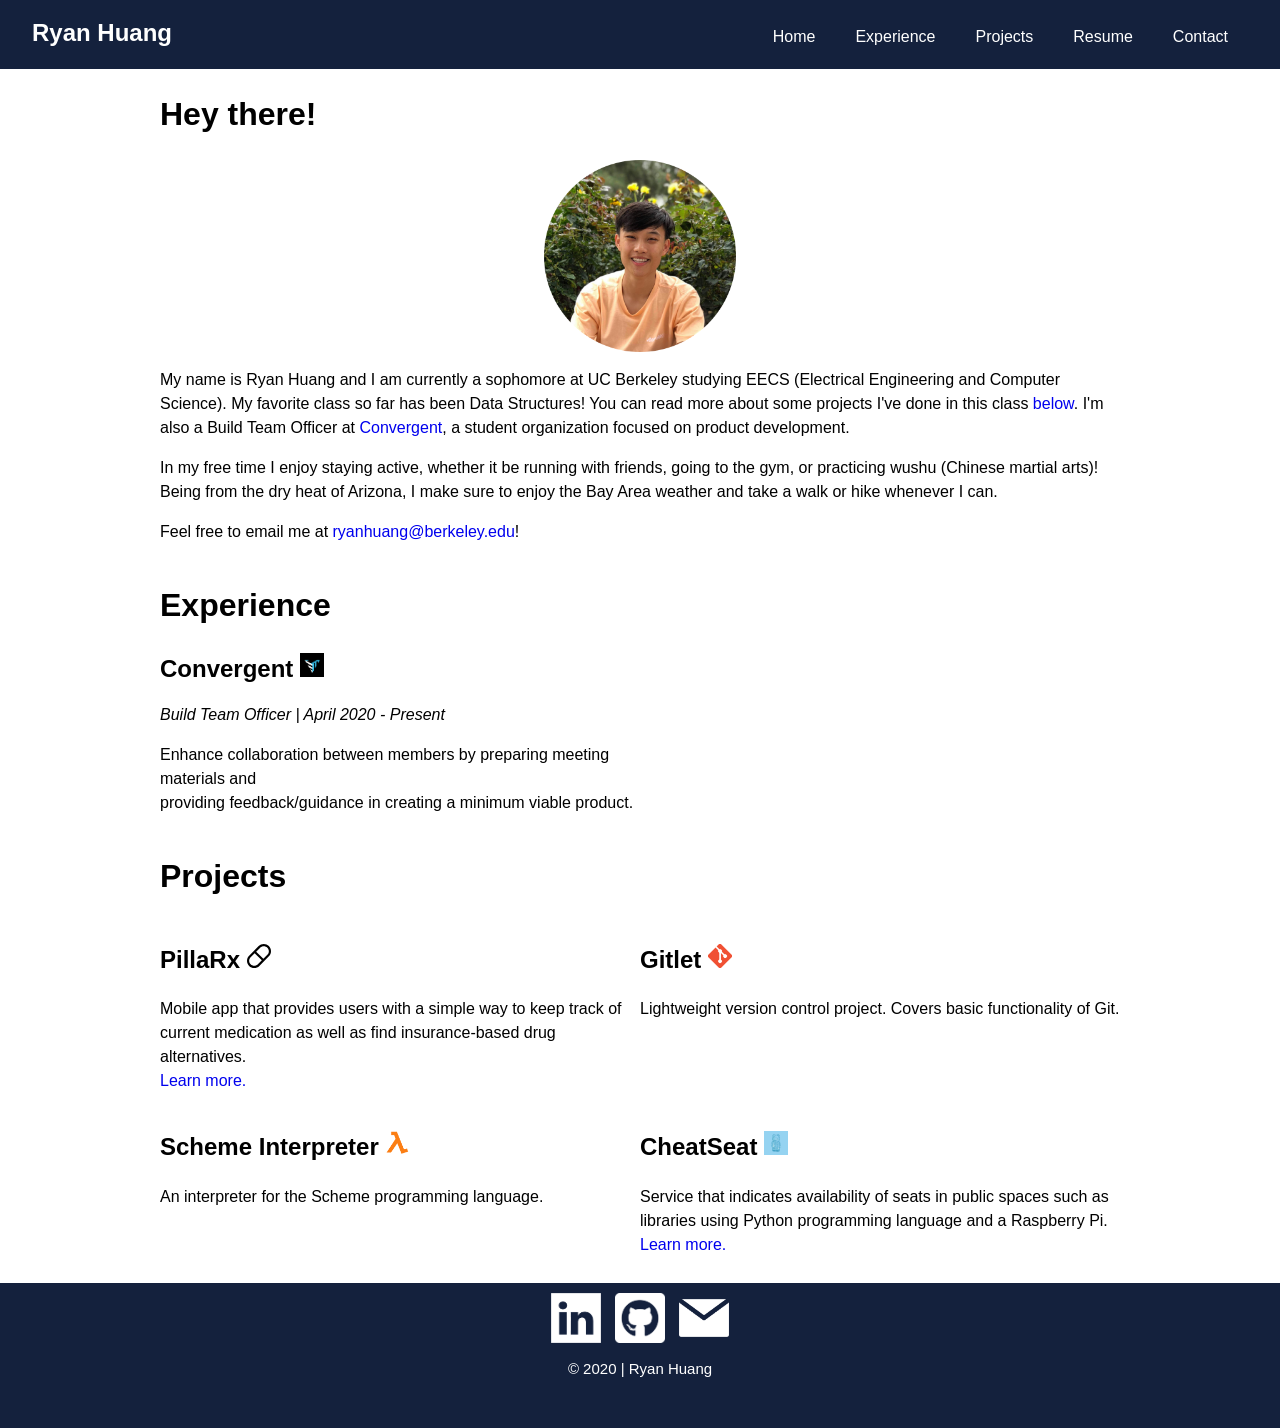
==== index.html @ 76e0fab1 "finished website" ====
<!DOCTYPE html>
<html>
    <head>
        <title>Ryan Huang</title>
        <meta name="viewport" content="width=device-width">
        <link rel="stylesheet" type="text/css" href="css/style.css">
    </head>
    <body>
        <header>
            <div class="container">
                <div id="name">
                    <a href="#home"><h2>Ryan Huang</h2></a>
                </div>
                <nav>
                    <ul>
                        <li><a href="#home">Home</a></li>
                        <li><a href="#experience">Experience</a></li>
                        <li><a href="#projects">Projects</a></li>
                        <li><a href="RyanHuang.pdf" target="_blank">Resume</a></li>
                        <li><a href="#footer">Contact</a></li>
                    </ul>
                </nav>
            </div>
        </header>

        <div class="container-2" id="about">
            <h1>Hey there!</h1>
            <img id="profile" src="images/circle-cropped.png" alt="profile">
            <p>
                My name is Ryan Huang and I am currently a sophomore at UC Berkeley studying EECS (Electrical Engineering and Computer Science).
                My favorite class so far has been Data Structures! You can read more about some projects I've done in this class <a href="#projects">below</a>. I'm also
                a Build Team Officer at <a href="https://calconvergent.com/" target="_blank">Convergent</a>, a student organization focused on product development.
            </p>

            <p>
                In my free time I enjoy staying active, whether it be running with friends, going to the gym, or practicing wushu (Chinese martial arts)!
                Being from the dry heat of Arizona, I make sure to enjoy the Bay Area weather and take a walk or hike whenever I can.
            </p>

            <p>
                Feel free to email me at <a href="mailto: ryanhuang@berkeley.edu">ryanhuang@berkeley.edu</a>!
            </p>

        </div>

        <div class = "container-2" id="experience">
            <h1>Experience</h1>
            <div class="experience-box">
                <h2>Convergent <img src="images/convergent.png" alt="convergent-logo" id="convergent"></h2>
                <p id="bto-position">Build Team Officer | April 2020 - Present</p>
                <p>
                    Enhance collaboration between members by preparing meeting materials and 
                    <br> providing feedback/guidance in creating a minimum viable product.
                </p>
            </div>
        </div>

        <div class = "container-2" id="projects">
            <h1>Projects</h1>
            <div class="project-box">
                <h2>PillaRx <img src="images/pill-svgrepo-com.svg" alt="pillarx" id="pillarx"></h2>
                <p>Mobile app that provides users with a simple way to keep track of current medication as well as find insurance-based drug alternatives. <br>
                    <a href="https://www.figma.com/proto/Wf2hqNW1HzThqgH9aKew7m/PIllaRx?node-id=100%3A158&scaling=scale-down" target=_blank>Learn more.</a>
                </p>
            </div>
            <div class="project-box">
                <h2>Gitlet <img src="images/Git-Icon-1788C.png" alt="git-icon" id="git-icon"></h2>
                <p>Lightweight version control project. Covers basic functionality of Git.</p>
            </div>
            <div class="clr"></div>
            <div class="project-box">
                <h2>Scheme Interpreter <img src="images/lambda.png" alt="lambda" id="lambda"></h2>
                <p>An interpreter for the Scheme programming language.</p>
            </div>
            <div class="project-box">
                <h2>CheatSeat <img src="images/cal_hacks.png" alt="cal-hacks" id="cal-hacks"></h2>
                <p>Service that indicates availability of seats in public spaces such as libraries using Python programming language and a Raspberry Pi. <br>
                <a href="https://devpost.com/software/cheatseat" target=_blank>Learn more.</a>
                </p>
            </div>
        </div>

        <footer id="footer">
            <li>
                <a href="https://www.linkedin.com/in/ryan-huang-74b47b191/" target="_blank"><img id="linkedin" src="images/linkedin-svgrepo-com.png" alt=""></a>
            </li>
            <li>
                <a href="https://github.com/ryanhuang36" target="_blank"><img id="github" src="images/github-square-brands.png" alt=""></a>
            </li>
            <li>
                <a href="mailto: ryanhuang@berkeley.edu"><img id="email" src="images/email-svgrepo-com.png" alt=""></a>
            </li>
            <p>&copy; 2020 | Ryan Huang</p>
        </footer>
    </body>
</html>
---- css/style.css ----
body {
    font: 15px/1.5 Arial, Helvetica, sans-serif;
    padding:0;
    margin:0;
    background-color:#ffffff;
}

/** Global */
.container{
    width:95%;
    margin:auto;
    overflow:hidden;
}

ul{
    margin:0;
    padding:0;
}

.container-2{
    width:75%;
    margin:auto;
    overflow:hidden;
    font-size:16px;
}

.container-2 a{
    text-decoration:none;
}

.container-2 a:visited{
    color:#0000EE;
}

/** Header */
header{
    background:#14213D;
    color:#ffffff;
    padding-top:15px;
    min-height:40px;
}

header a{
    color:#ffffff;
    text-decoration:none;
    font-size:16px;
}

header a:hover{
    color: #ceb5a7;
}

header li{
    float:left;
    display:inline;
    padding: 0 20px 0 20px;
}

header #name{
    float:left;
}

header #name h2{
    margin:0;
}

header nav{
    float:right;
    padding-top:10px;
    padding-bottom:20px;
}


/** Footer */
footer {
    padding:10px;
    margin-top:10px;
    color:#ffffff;
    background-color:#14213D;
    text-align:center;
    height:125px;
}

footer img{
    width:3%;
    vertical-align:middle;
    min-width: 50px;
}

footer li{
    position:relative;
    text-align:center;
    display:inline;
    padding: 0 5px 0 5px;
}

/** Profile */
#profile {
    display:block;
    margin-left:auto;
    margin-right:auto;
    width:20%;
}

/** Projects */
.project-box{
    float:left;
    width:50%
}

.clr{
    clear:both;
}

/** Experience */
.experience-box{
    float:left;
    width:50%
}

.experience-box h2{
    display:inline;
}

#git-icon{
    width:5%
}

#cal-hacks{
    width:5%
}

#lambda{
    width:5%
}

#pillarx{
    width:5%
}

#convergent{
    width:5%
}

#bto-position{
    font-style:italic;
}
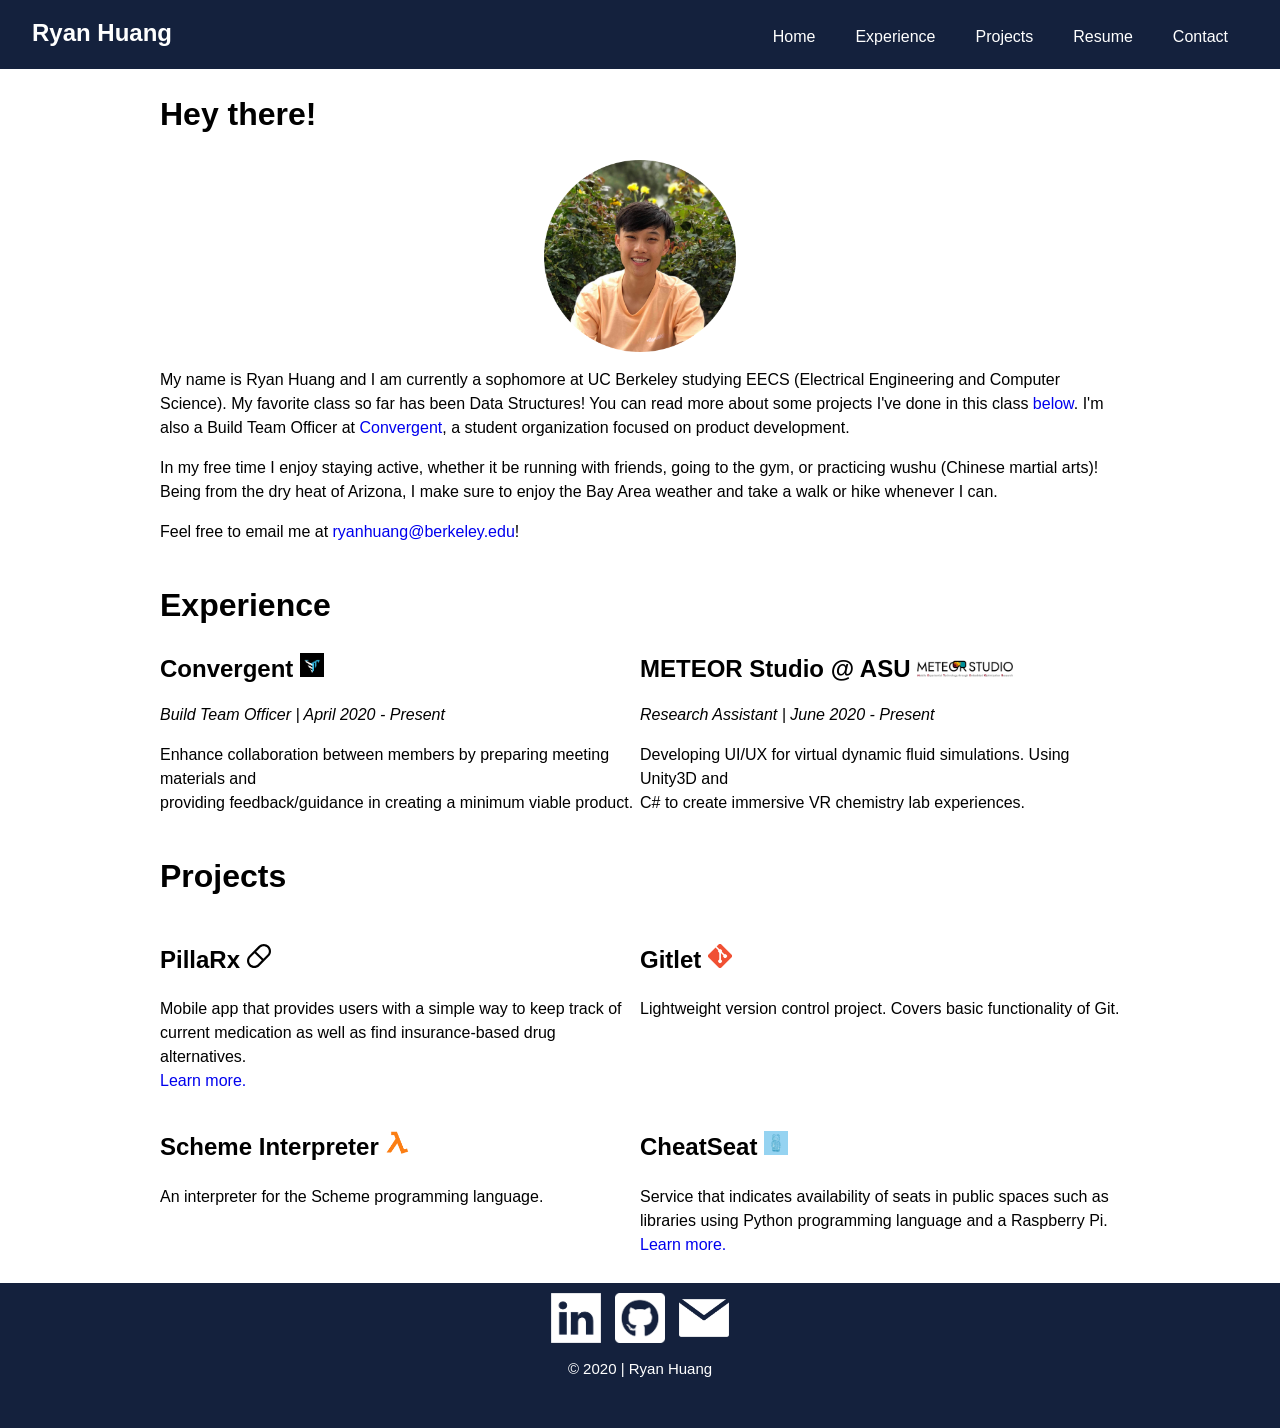
==== commit 21cd647b: "Updated website to match resume" ====
--- a/index.html
+++ b/index.html
@@ -47,10 +47,19 @@
             <h1>Experience</h1>
             <div class="experience-box">
                 <h2>Convergent <img src="images/convergent.png" alt="convergent-logo" id="convergent"></h2>
-                <p id="bto-position">Build Team Officer | April 2020 - Present</p>
+                <p id="position">Build Team Officer | April 2020 - Present</p>
                 <p>
                     Enhance collaboration between members by preparing meeting materials and 
                     <br> providing feedback/guidance in creating a minimum viable product.
+                </p>
+            </div>
+
+            <div class="experience-box">
+                <h2>METEOR Studio @ ASU <img src="images/meteorstudio.jpg" alt="meteor-logo" id="meteorstudio"></h2>
+                <p id="position">Research Assistant | June 2020 - Present</p>
+                <p>
+                    Developing UI/UX for virtual dynamic fluid simulations. Using Unity3D and 
+                    <br> C# to create immersive VR chemistry lab experiences. 
                 </p>
             </div>
         </div>
--- a/css/style.css
+++ b/css/style.css
@@ -142,7 +142,11 @@
     width:5%
 }
 
-#bto-position{
+#meteorstudio{
+    width:20%
+}
+
+#position{
     font-style:italic;
 }
 
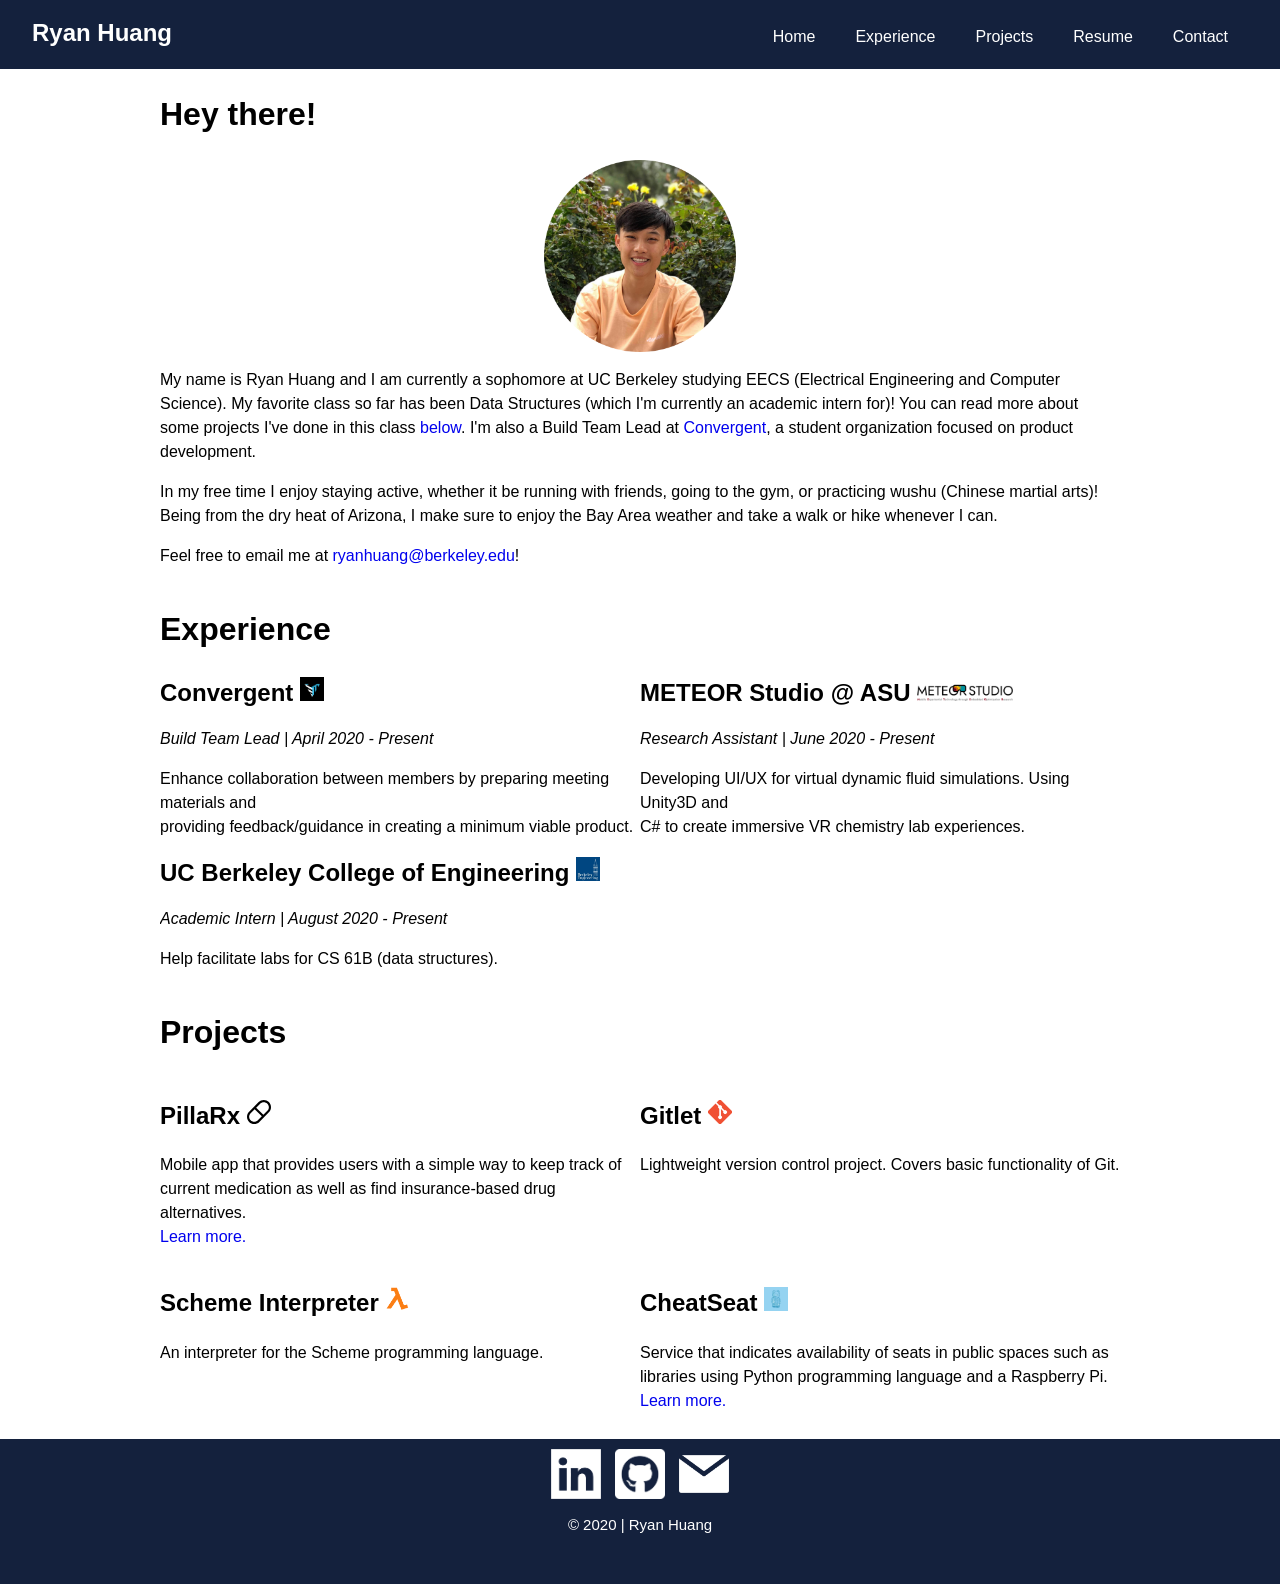
==== commit 7e0a7c40: "Added CS61B ai info" ====
--- a/index.html
+++ b/index.html
@@ -28,8 +28,9 @@
             <img id="profile" src="images/circle-cropped.png" alt="profile">
             <p>
                 My name is Ryan Huang and I am currently a sophomore at UC Berkeley studying EECS (Electrical Engineering and Computer Science).
-                My favorite class so far has been Data Structures! You can read more about some projects I've done in this class <a href="#projects">below</a>. I'm also
-                a Build Team Officer at <a href="https://calconvergent.com/" target="_blank">Convergent</a>, a student organization focused on product development.
+                My favorite class so far has been Data Structures (which I'm currently an academic intern for)! You can read more about some projects 
+                I've done in this class <a href="#projects">below</a>. I'm also a Build Team Lead at <a href="https://calconvergent.com/" target="_blank">Convergent</a>, 
+                a student organization focused on product development.
             </p>
 
             <p>
@@ -47,7 +48,7 @@
             <h1>Experience</h1>
             <div class="experience-box">
                 <h2>Convergent <img src="images/convergent.png" alt="convergent-logo" id="convergent"></h2>
-                <p id="position">Build Team Officer | April 2020 - Present</p>
+                <p id="position">Build Team Lead | April 2020 - Present</p>
                 <p>
                     Enhance collaboration between members by preparing meeting materials and 
                     <br> providing feedback/guidance in creating a minimum viable product.
@@ -62,6 +63,17 @@
                     <br> C# to create immersive VR chemistry lab experiences. 
                 </p>
             </div>
+
+            <div class="clr"></div>
+
+            <div class="experience-box">
+                <h2>UC Berkeley College of Engineering <img src="images/UC_Berkeley_College_of_Engineering_logo.jpg" alt="cal-eng" id="caleng"></h2>
+                <p id="position">Academic Intern | August 2020 - Present</p>
+                <p>
+                    Help facilitate labs for CS 61B (data structures).
+                </p>
+            </div>
+
         </div>
 
         <div class = "container-2" id="projects">
--- a/css/style.css
+++ b/css/style.css
@@ -146,6 +146,10 @@
     width:20%
 }
 
+#caleng{
+    width:5%
+}
+
 #position{
     font-style:italic;
 }
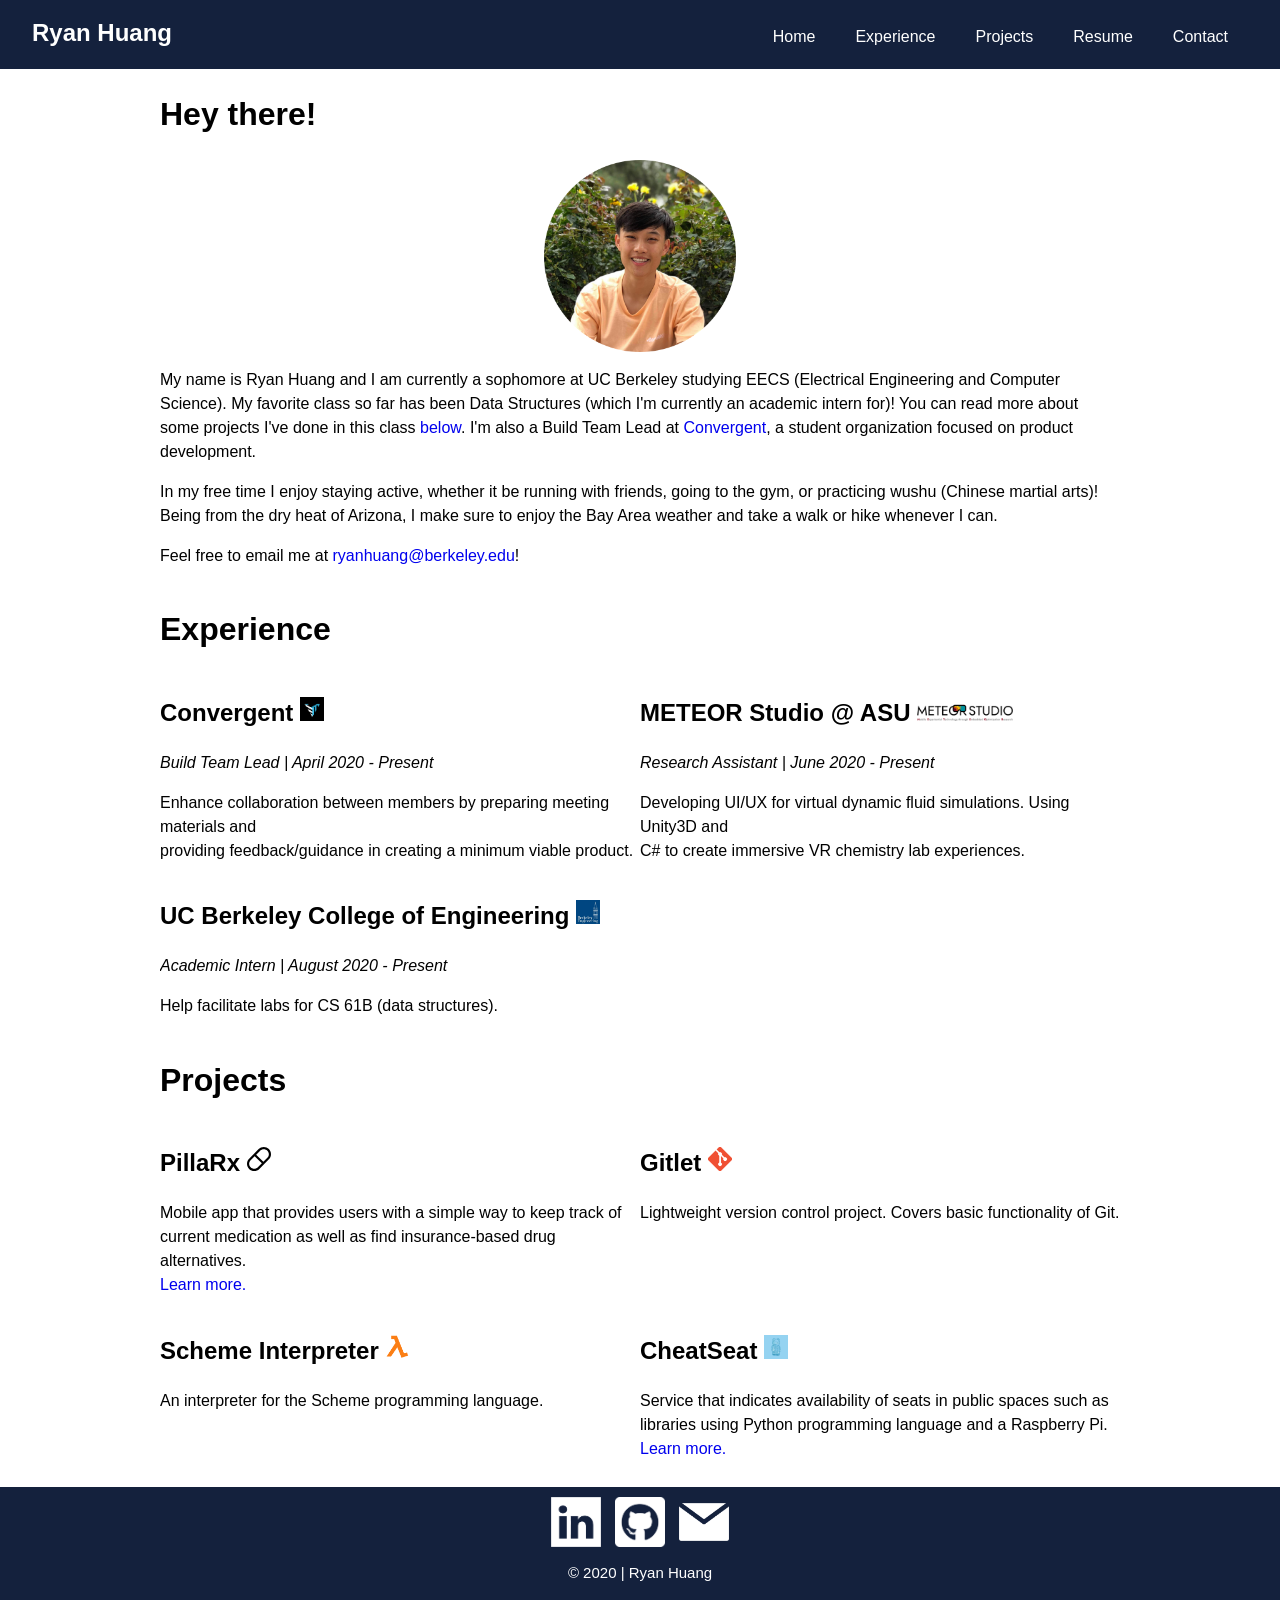
==== commit e1506a23: "updated link to convergent website" ====
--- a/index.html
+++ b/index.html
@@ -29,7 +29,7 @@
             <p>
                 My name is Ryan Huang and I am currently a sophomore at UC Berkeley studying EECS (Electrical Engineering and Computer Science).
                 My favorite class so far has been Data Structures (which I'm currently an academic intern for)! You can read more about some projects 
-                I've done in this class <a href="#projects">below</a>. I'm also a Build Team Lead at <a href="https://calconvergent.com/" target="_blank">Convergent</a>, 
+                I've done in this class <a href="#projects">below</a>. I'm also a Build Team Lead at <a href="https://www.convergentatberkeley.com/" target="_blank">Convergent</a>, 
                 a student organization focused on product development.
             </p>
 
--- a/css/style.css
+++ b/css/style.css
@@ -118,10 +118,6 @@
     width:50%
 }
 
-.experience-box h2{
-    display:inline;
-}
-
 #git-icon{
     width:5%
 }
